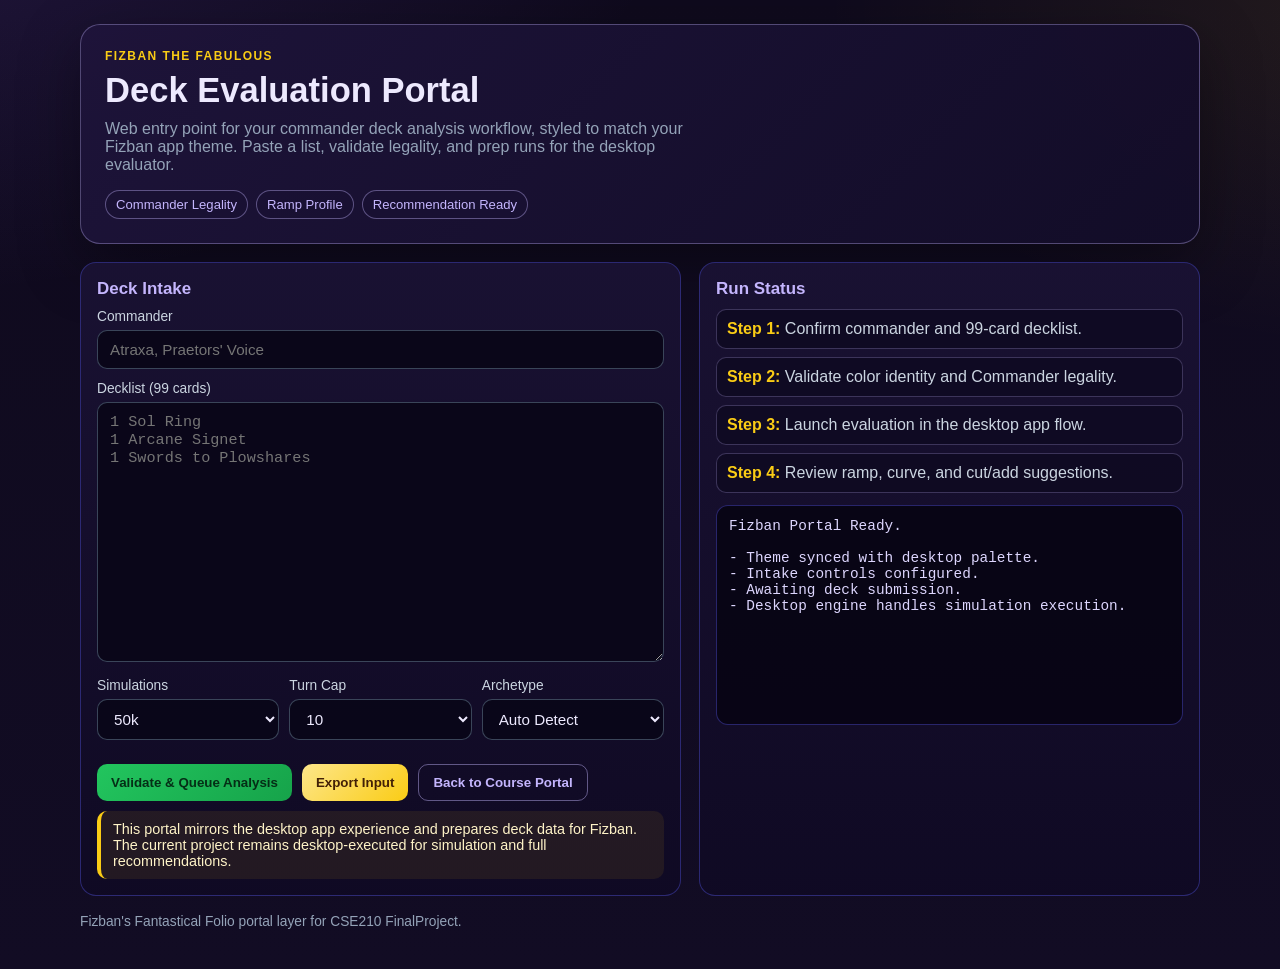
==== docs/fizban-portal.html @ eb430108 "Add GitHub Pages deployment for Fizban portal" ====
<!DOCTYPE html>
<html lang="en-us">
<head>
  <meta charset="utf-8">
  <meta name="viewport" content="width=device-width, initial-scale=1">
  <title>Fizban Portal</title>
  <link rel="stylesheet" href="fizban-portal.css">
</head>
<body>
  <main class="portal">
    <section class="hero">
      <p class="kicker">Fizban the Fabulous</p>
      <h1>Deck Evaluation Portal</h1>
      <p class="subhead">Web entry point for your commander deck analysis workflow, styled to match your Fizban app theme. Paste a list, validate legality, and prep runs for the desktop evaluator.</p>
      <div class="badges">
        <span class="badge">Commander Legality</span>
        <span class="badge">Ramp Profile</span>
        <span class="badge">Recommendation Ready</span>
      </div>
    </section>

    <section class="grid">
      <article class="panel">
        <h2>Deck Intake</h2>
        <div class="field">
          <label for="commander">Commander</label>
          <input id="commander" type="text" placeholder="Atraxa, Praetors' Voice">
        </div>
        <div class="field">
          <label for="decklist">Decklist (99 cards)</label>
          <textarea id="decklist" placeholder="1 Sol Ring&#10;1 Arcane Signet&#10;1 Swords to Plowshares"></textarea>
        </div>

        <div class="meta-row">
          <div class="field">
            <label for="sim-count">Simulations</label>
            <select id="sim-count">
              <option>10k</option>
              <option selected>50k</option>
              <option>200k</option>
              <option>500k</option>
            </select>
          </div>
          <div class="field">
            <label for="turn-cap">Turn Cap</label>
            <select id="turn-cap">
              <option>8</option>
              <option selected>10</option>
              <option>12</option>
            </select>
          </div>
          <div class="field">
            <label for="archetype">Archetype</label>
            <select id="archetype">
              <option selected>Auto Detect</option>
              <option>Midrange</option>
              <option>Ramp</option>
              <option>Combo</option>
              <option>Tokens</option>
              <option>Spellslinger</option>
              <option>Tribal</option>
            </select>
          </div>
        </div>

        <div class="actions">
          <button class="button primary" type="button">Validate & Queue Analysis</button>
          <button class="button alt" type="button">Export Input</button>
          <button class="button ghost" type="button" onclick="window.location.href='../../develop.html'">Back to Course Portal</button>
        </div>

        <div class="notice">This portal mirrors the desktop app experience and prepares deck data for Fizban. The current project remains desktop-executed for simulation and full recommendations.</div>
      </article>

      <aside class="panel">
        <h2>Run Status</h2>
        <ul class="quick">
          <li><strong>Step 1:</strong> Confirm commander and 99-card decklist.</li>
          <li><strong>Step 2:</strong> Validate color identity and Commander legality.</li>
          <li><strong>Step 3:</strong> Launch evaluation in the desktop app flow.</li>
          <li><strong>Step 4:</strong> Review ramp, curve, and cut/add suggestions.</li>
        </ul>

        <div class="result">Fizban Portal Ready.

- Theme synced with desktop palette.
- Intake controls configured.
- Awaiting deck submission.
- Desktop engine handles simulation execution.</div>
      </aside>
    </section>

    <p class="footer">Fizban's Fantastical Folio portal layer for CSE210 FinalProject.</p>
  </main>
</body>
</html>
---- docs/fizban-portal.css ----
:root {
  --bg-deep: #120c24;
  --bg-panel: #1a1233;
  --bg-panel-soft: #100a24;
  --accent-gold: #facc15;
  --accent-mint: #4ade80;
  --accent-violet: #c4b5fd;
  --text-main: #ede9fe;
  --text-muted: #94a3b8;
  --danger: #f87171;
  --border: #312e81;
  --shadow: 0 20px 60px rgba(0, 0, 0, 0.35);
}

* {
  box-sizing: border-box;
}

body {
  margin: 0;
  font-family: "Segoe UI", Tahoma, Geneva, Verdana, sans-serif;
  color: var(--text-main);
  background:
    radial-gradient(1200px 700px at -10% -20%, rgba(139, 92, 246, 0.18), transparent 70%),
    radial-gradient(900px 540px at 110% 0%, rgba(250, 204, 21, 0.09), transparent 65%),
    linear-gradient(180deg, #0f0a1d 0%, #120c24 100%);
  min-height: 100vh;
}

.portal {
  width: min(1120px, 92vw);
  margin: 24px auto 40px;
}

.hero {
  background: linear-gradient(135deg, rgba(30, 20, 58, 0.96), rgba(19, 13, 40, 0.96));
  border: 1px solid rgba(196, 181, 253, 0.35);
  border-radius: 20px;
  padding: 24px;
  box-shadow: var(--shadow);
}

.kicker {
  color: var(--accent-gold);
  letter-spacing: 0.12em;
  font-weight: 700;
  font-size: 0.75rem;
  text-transform: uppercase;
  margin: 0 0 8px;
}

h1 {
  margin: 0;
  font-size: clamp(1.6rem, 2.7vw, 2.2rem);
}

.subhead {
  margin: 10px 0 0;
  color: var(--text-muted);
  max-width: 68ch;
}

.badges {
  margin-top: 16px;
  display: flex;
  flex-wrap: wrap;
  gap: 8px;
}

.badge {
  border: 1px solid rgba(196, 181, 253, 0.4);
  color: var(--accent-violet);
  background: rgba(26, 18, 51, 0.65);
  padding: 6px 10px;
  border-radius: 999px;
  font-size: 0.82rem;
}

.grid {
  margin-top: 18px;
  display: grid;
  grid-template-columns: 1.2fr 1fr;
  gap: 18px;
}

.panel {
  background: linear-gradient(180deg, rgba(26, 18, 51, 0.96), rgba(16, 10, 36, 0.96));
  border: 1px solid rgba(49, 46, 129, 0.85);
  border-radius: 16px;
  padding: 16px;
}

.panel h2 {
  margin: 0 0 10px;
  font-size: 1.06rem;
  color: var(--accent-violet);
}

.field {
  margin-bottom: 12px;
}

label {
  display: block;
  margin-bottom: 6px;
  font-size: 0.86rem;
  color: #cbd5e1;
}

input,
textarea,
select {
  width: 100%;
  border: 1px solid rgba(71, 85, 105, 0.8);
  border-radius: 10px;
  background: rgba(10, 7, 25, 0.95);
  color: var(--text-main);
  padding: 10px 12px;
  font-size: 0.95rem;
}

textarea {
  min-height: 260px;
  resize: vertical;
  font-family: "Cascadia Mono", "Consolas", monospace;
}

.meta-row {
  display: grid;
  grid-template-columns: repeat(3, 1fr);
  gap: 10px;
}

.actions {
  margin-top: 12px;
  display: flex;
  gap: 10px;
  flex-wrap: wrap;
}

.button {
  border: 0;
  border-radius: 10px;
  font-weight: 700;
  padding: 10px 14px;
  cursor: pointer;
}

.button.primary {
  background: linear-gradient(135deg, #22c55e, #16a34a);
  color: #052e16;
}

.button.alt {
  background: linear-gradient(135deg, #fde68a, #facc15);
  color: #422006;
}

.button.ghost {
  background: transparent;
  color: var(--accent-violet);
  border: 1px solid rgba(196, 181, 253, 0.45);
}

.notice {
  border-left: 4px solid var(--accent-gold);
  background: rgba(250, 204, 21, 0.08);
  color: #fef3c7;
  padding: 10px 12px;
  border-radius: 10px;
  margin-top: 10px;
  font-size: 0.9rem;
}

.result {
  margin-top: 12px;
  background: rgba(8, 5, 20, 0.92);
  border: 1px solid rgba(49, 46, 129, 0.8);
  border-radius: 12px;
  padding: 12px;
  min-height: 220px;
  white-space: pre-wrap;
  color: #ddd6fe;
  font-family: "Cascadia Mono", "Consolas", monospace;
  font-size: 0.9rem;
}

.quick {
  list-style: none;
  margin: 0;
  padding: 0;
  display: grid;
  gap: 8px;
}

.quick li {
  border: 1px solid rgba(196, 181, 253, 0.25);
  border-radius: 10px;
  padding: 10px;
  background: rgba(15, 10, 33, 0.85);
  color: #cbd5e1;
}

.quick strong {
  color: var(--accent-gold);
}

.footer {
  margin-top: 18px;
  color: var(--text-muted);
  font-size: 0.86rem;
}

@media (max-width: 960px) {
  .grid {
    grid-template-columns: 1fr;
  }

  .meta-row {
    grid-template-columns: 1fr;
  }
}
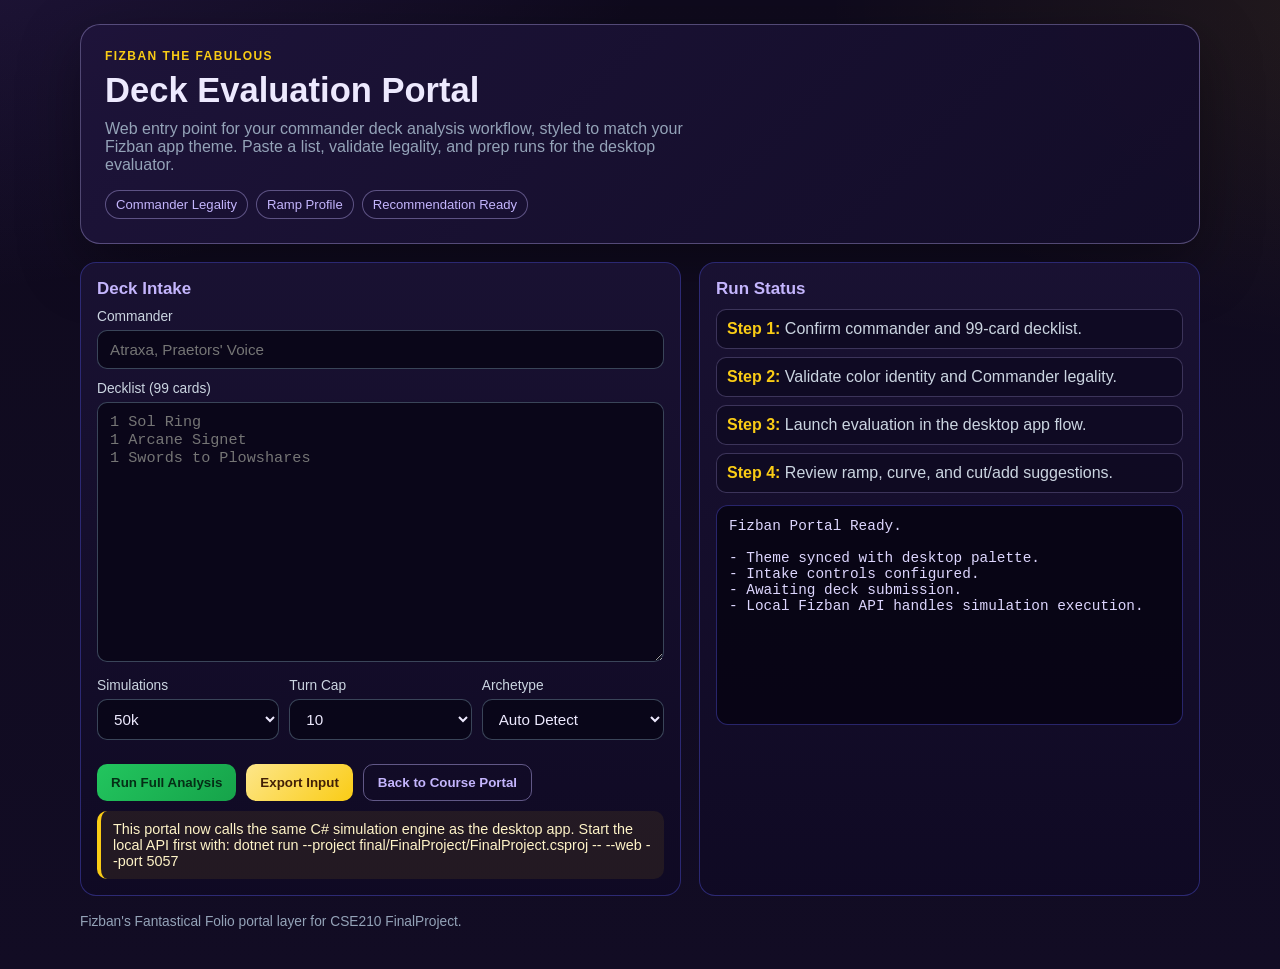
==== commit 797771a7: "Refactor Fizban Portal for local API integration and enhance analysis functionality" ====
--- a/docs/fizban-portal.html
+++ b/docs/fizban-portal.html
@@ -64,12 +64,12 @@
         </div>
 
         <div class="actions">
-          <button class="button primary" type="button">Validate & Queue Analysis</button>
-          <button class="button alt" type="button">Export Input</button>
+          <button id="validate-queue-btn" class="button primary" type="button">Run Full Analysis</button>
+          <button id="export-input-btn" class="button alt" type="button">Export Input</button>
           <button class="button ghost" type="button" onclick="window.location.href='../../develop.html'">Back to Course Portal</button>
         </div>
 
-        <div class="notice">This portal mirrors the desktop app experience and prepares deck data for Fizban. The current project remains desktop-executed for simulation and full recommendations.</div>
+        <div class="notice">This portal now calls the same C# simulation engine as the desktop app. Start the local API first with: dotnet run --project final/FinalProject/FinalProject.csproj -- --web --port 5057</div>
       </article>
 
       <aside class="panel">
@@ -81,16 +81,17 @@
           <li><strong>Step 4:</strong> Review ramp, curve, and cut/add suggestions.</li>
         </ul>
 
-        <div class="result">Fizban Portal Ready.
+        <div id="run-result" class="result" aria-live="polite">Fizban Portal Ready.
 
 - Theme synced with desktop palette.
 - Intake controls configured.
 - Awaiting deck submission.
-- Desktop engine handles simulation execution.</div>
+- Local Fizban API handles simulation execution.</div>
       </aside>
     </section>
 
     <p class="footer">Fizban's Fantastical Folio portal layer for CSE210 FinalProject.</p>
   </main>
+  <script src="fizban-portal.js"></script>
 </body>
 </html>
--- a/docs/fizban-portal.css
+++ b/docs/fizban-portal.css
@@ -185,6 +185,16 @@
   font-size: 0.9rem;
 }
 
+.result-success {
+  border-color: rgba(74, 222, 128, 0.7);
+  box-shadow: inset 0 0 0 1px rgba(74, 222, 128, 0.25);
+}
+
+.result-error {
+  border-color: rgba(248, 113, 113, 0.75);
+  box-shadow: inset 0 0 0 1px rgba(248, 113, 113, 0.25);
+}
+
 .quick {
   list-style: none;
   margin: 0;
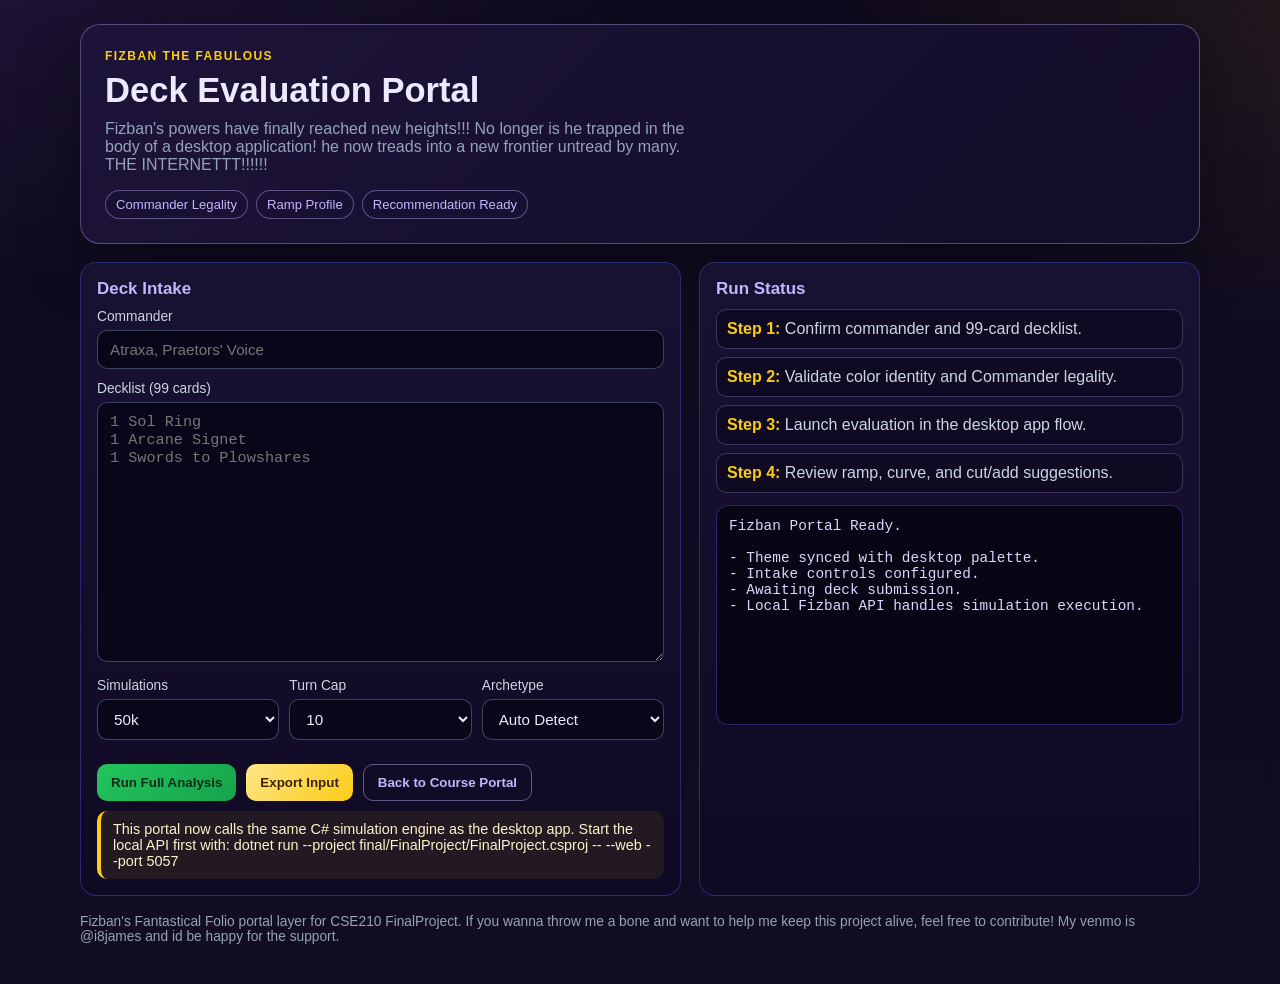
==== commit f9296c79: "New text" ====
--- a/docs/fizban-portal.html
+++ b/docs/fizban-portal.html
@@ -11,7 +11,7 @@
     <section class="hero">
       <p class="kicker">Fizban the Fabulous</p>
       <h1>Deck Evaluation Portal</h1>
-      <p class="subhead">Web entry point for your commander deck analysis workflow, styled to match your Fizban app theme. Paste a list, validate legality, and prep runs for the desktop evaluator.</p>
+      <p class="subhead">Fizban's powers have finally reached new heights!!! No longer is he trapped in the body of a desktop application! he now treads into a new frontier untread by many. THE INTERNETTT!!!!!!</p>
       <div class="badges">
         <span class="badge">Commander Legality</span>
         <span class="badge">Ramp Profile</span>
@@ -90,7 +90,7 @@
       </aside>
     </section>
 
-    <p class="footer">Fizban's Fantastical Folio portal layer for CSE210 FinalProject.</p>
+    <p class="footer">Fizban's Fantastical Folio portal layer for CSE210 FinalProject. If you wanna throw me a bone and want to help me keep this project alive, feel free to contribute! My venmo is @i8james and id be happy for the support.</p>
   </main>
   <script src="fizban-portal.js"></script>
 </body>
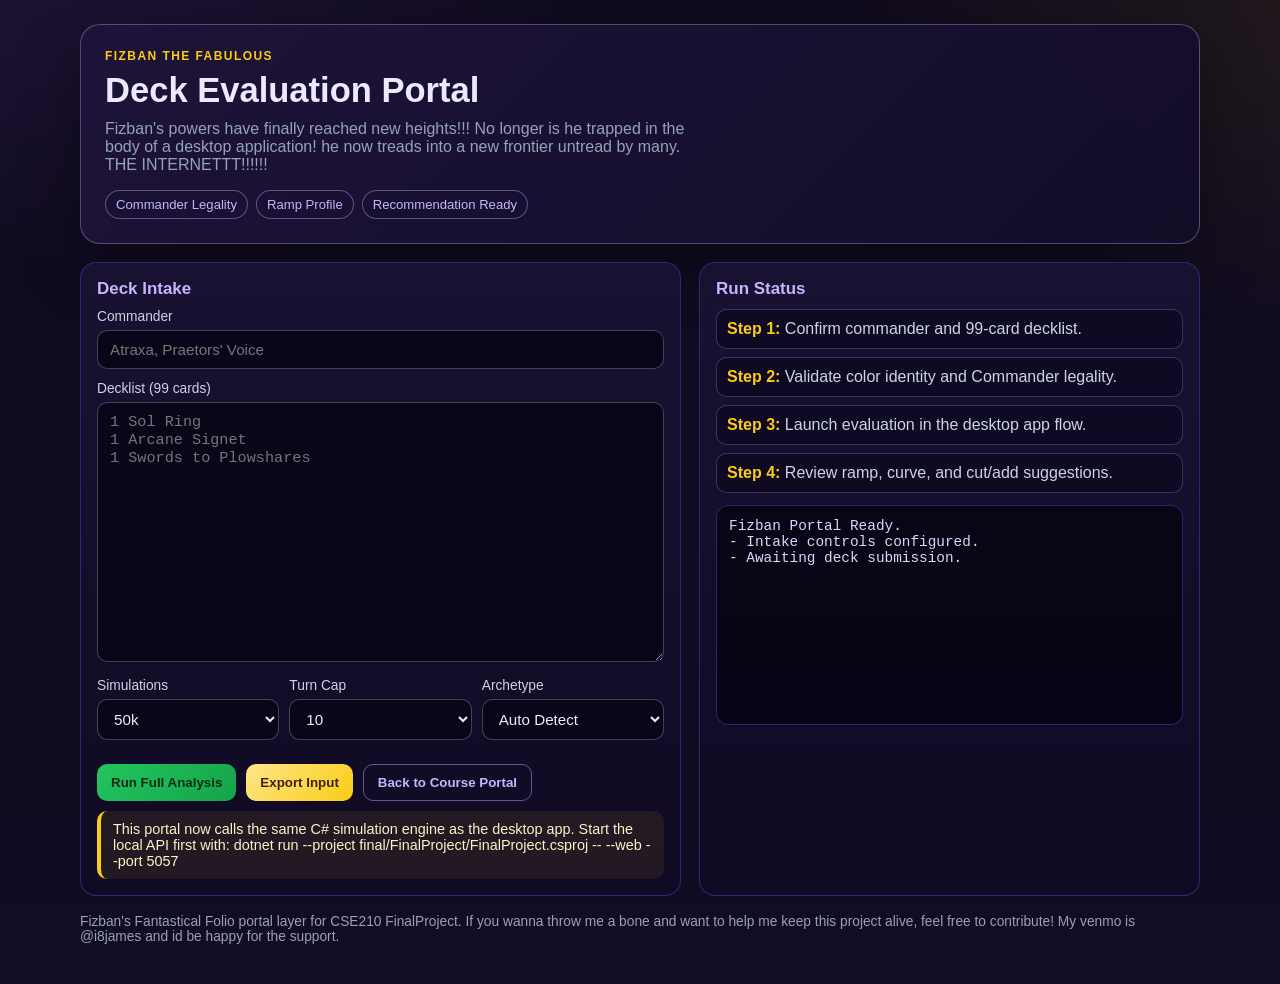
==== commit 2d1589f5: "New text?" ====
--- a/docs/fizban-portal.html
+++ b/docs/fizban-portal.html
@@ -82,11 +82,9 @@
         </ul>
 
         <div id="run-result" class="result" aria-live="polite">Fizban Portal Ready.
-
-- Theme synced with desktop palette.
 - Intake controls configured.
 - Awaiting deck submission.
-- Local Fizban API handles simulation execution.</div>
+        </div>
       </aside>
     </section>
 
